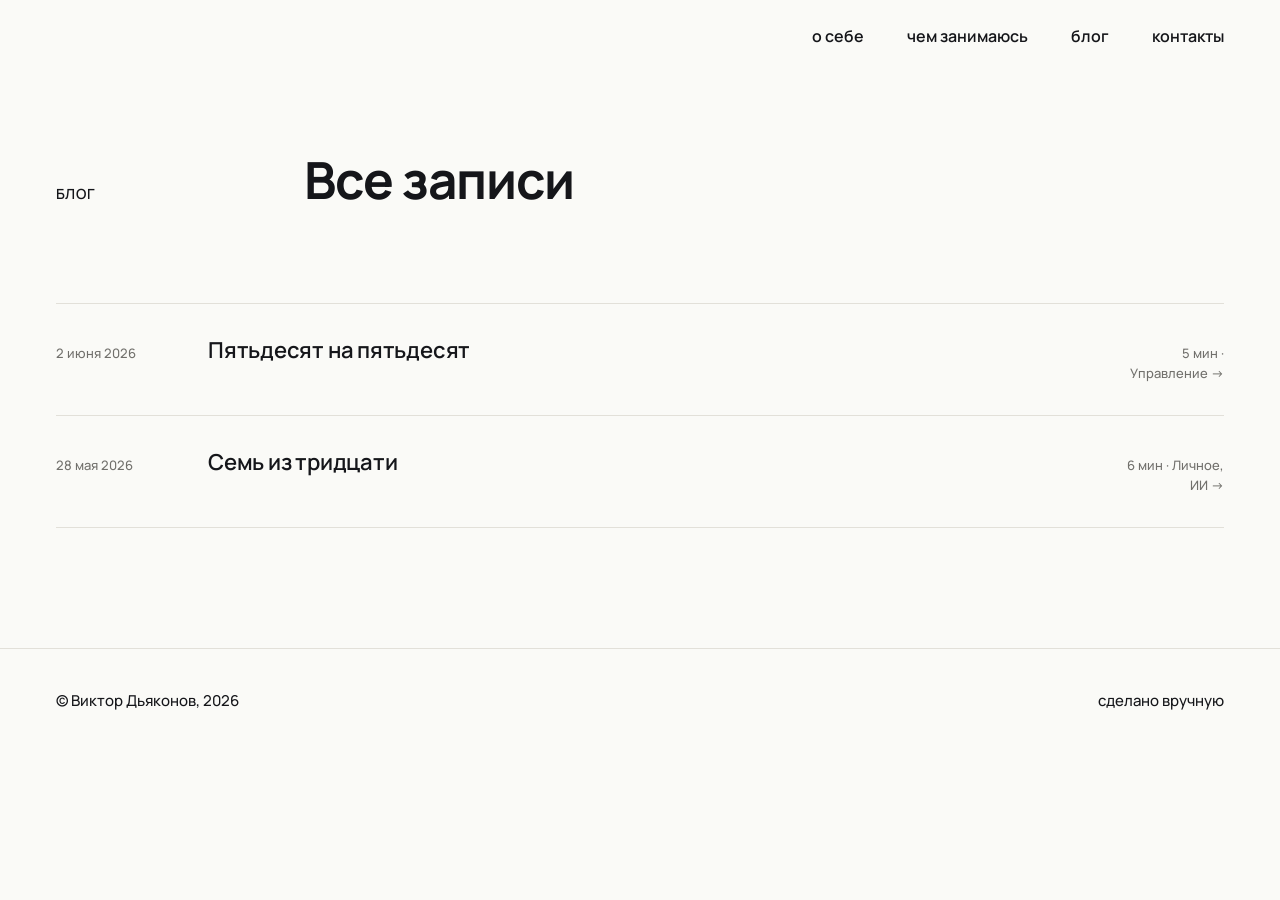
==== blog.html @ 1da9ce01 "Теги: маппинг slug→название, латиница в данных, правильный порядок Co-Authored-By: Claude Sonnet 4.6" ====
<!doctype html>
<html lang="ru">
<head>
  <meta charset="UTF-8">
  <meta name="viewport" content="width=device-width, initial-scale=1.0">
  <title>Блог — Виктор Дьяконов</title>

  <link rel="preconnect" href="https://fonts.googleapis.com">
  <link rel="preconnect" href="https://fonts.gstatic.com" crossorigin>
  <link href="https://fonts.googleapis.com/css2?family=Manrope:wght@400;500;600;700;800&display=swap" rel="stylesheet">

  <link rel="stylesheet" href="styles.css">
</head>
<body>

  <!-- ========== Nav ========== -->
  <header class="nav" id="nav">
    <div class="container">
      <nav class="nav-inner">
        <button class="nav-burger" id="nav-burger" aria-label="Меню">
          <span></span><span></span><span></span>
        </button>
        <div class="nav-links" id="nav-links">
          <a class="nav-link" href="index.html#about">о себе</a>
          <a class="nav-link" href="index.html#doing">чем занимаюсь</a>
          <a class="nav-link" href="blog.html">блог</a>
          <a class="nav-link" href="index.html#contacts">контакты</a>
        </div>
      </nav>
    </div>
  </header>

  <!-- ========== Блог ========== -->
  <main class="container">
    <section class="s" style="border-top: none; padding-top: 80px;">
      <div class="s-head">
        <div class="s-head-meta">
          <span class="label">блог</span>
        </div>
        <h2 class="h2">Все записи</h2>
      </div>
      <div class="blog-list" id="all-posts"></div>
    </section>
  </main>

  <!-- ========== Footer ========== -->
  <footer>
    <div class="container">
      <span>© Виктор Дьяконов, 2026</span>
      <span>сделано вручную</span>
    </div>
  </footer>

  <script src="posts-data.js"></script>
  <script>
    // Все записи из posts-data.js
    (function () {
      var months = ['января','февраля','марта','апреля','мая','июня','июля','августа','сентября','октября','ноября','декабря'];
      function fmtDate(iso) {
        var p = iso.split('-');
        return +p[2] + ' ' + months[+p[1] - 1] + ' ' + p[0];
      }
      var list = document.getElementById('all-posts');
      POSTS.forEach(function (post) {
        var a = document.createElement('a');
        a.className = 'blog-row';
        a.href = post.url;
        var tagStr = post.tags && post.tags.length ? ' · ' + post.tags.map(function(t) { return TAG_NAMES[t] || t; }).join(', ') : '';
        a.innerHTML =
          '<span class="blog-date">' + fmtDate(post.date) + '</span>' +
          '<span class="blog-title">' + post.title + '</span>' +
          '<span class="blog-meta">' + post.mins + ' мин' + tagStr + ' →</span>';
        list.appendChild(a);
      });
    }());

    const nav = document.getElementById('nav');
    window.addEventListener('scroll', function () {
      nav.classList.toggle('scrolled', window.scrollY > 8);
    }, { passive: true });

    const burger = document.getElementById('nav-burger');
    const navLinks = document.getElementById('nav-links');
    burger.addEventListener('click', function () {
      const open = navLinks.classList.toggle('open');
      burger.classList.toggle('open', open);
      document.body.style.overflow = open ? 'hidden' : '';
    });
    navLinks.querySelectorAll('.nav-link').forEach(function (link) {
      link.addEventListener('click', function () {
        navLinks.classList.remove('open');
        burger.classList.remove('open');
        document.body.style.overflow = '';
      });
    });
  </script>

</body>
</html>
---- styles.css ----
/* =========================================================
   Виктор Дьяконов — personal site
   Manrope. Anthracite accent. Strict minimalism.
   ========================================================= */

:root {
  --paper: #fafaf7;
  --ink: #15161a;
  --muted: #71706c;
  --hair: #e2e0d9;
  --ph: #ebe9e2;
  --accent: #2a2d34;
}

html, body {
  background: var(--paper);
  color: var(--ink);
  font-family: 'Manrope', -apple-system, BlinkMacSystemFont, "Helvetica Neue", Arial, sans-serif;
  font-weight: 400;
  font-size: 16px;
  line-height: 1.55;
  -webkit-font-smoothing: antialiased;
  -moz-osx-font-smoothing: grayscale;
  text-rendering: optimizeLegibility;
  margin: 0;
  scroll-behavior: smooth;
}

* { box-sizing: border-box; }
a { color: inherit; text-decoration: none; }

.container {
  max-width: 1440px;
  margin: 0 auto;
  padding: 0 56px;
}

/* ---------- Nav ---------- */

.nav {
  position: sticky;
  top: 0;
  z-index: 10;
  background: color-mix(in srgb, var(--paper) 92%, transparent);
  backdrop-filter: blur(8px);
  border-bottom: 1px solid transparent;
  transition: border-color .25s;
}

.nav-inner {
  display: flex;
  justify-content: flex-end;
  align-items: center;
  height: 72px;
}

.nav-link {
  font-size: 16px;
  font-weight: 600;
  color: var(--ink);
  padding: 8px 0;
  margin-left: 40px;
  transition: color .2s;
}

.nav-link:hover { color: var(--ink); }
.nav.scrolled { border-bottom-color: var(--hair); }

/* ---------- Type ---------- */

.label {
  font-size: 14px;
  font-weight: 600;
  letter-spacing: 0.08em;
  text-transform: uppercase;
  color: var(--ink);
}

.h2 {
  font-family: 'Manrope', sans-serif;
  font-weight: 700;
  font-size: clamp(40px, 4vw, 60px);
  line-height: 1.05;
  letter-spacing: -0.02em;
  margin: 0;
}

.lede {
  font-family: 'Manrope', sans-serif;
  font-weight: 400;
  font-size: 21px;
  line-height: 1.55;
  color: var(--ink);
  margin: 0;
  max-width: 520px;
  letter-spacing: -0.005em;
}

/* ---------- Hero typography ---------- */

.hero-name {
  font-family: 'Manrope', sans-serif;
  font-weight: 800;
  font-size: clamp(52px, 5.5vw, 80px);
  line-height: 1.0;
  letter-spacing: -0.03em;
  color: var(--ink);
  margin: 0 0 20px;
}

.hero-role {
  font-family: 'Manrope', sans-serif;
  font-weight: 500;
  font-size: 24px;
  line-height: 1.4;
  color: var(--ink);
  margin: 0 0 20px;
}

.hero-desc {
  font-family: 'Manrope', sans-serif;
  font-weight: 400;
  font-size: 20px;
  line-height: 1.6;
  color: var(--muted);
  margin: 0;
  max-width: 460px;
}

.body {
  font-size: 17px;
  line-height: 1.7;
  color: var(--ink);
}

.body-muted { color: var(--muted); }

.body p {
  margin: 0 0 1em;
  max-width: 640px;
}

/* ---------- Sections ---------- */

section.s {
  padding-block: 120px;
  border-top: 1px solid var(--hair);
}

.s-head {
  display: grid;
  grid-template-columns: 200px 1fr;
  gap: 48px;
  align-items: baseline;
  margin-bottom: 96px;
}

.s-head-meta {
  display: flex;
  flex-direction: column;
  gap: 6px;
}

.s-num {
  font-family: 'Manrope', sans-serif;
  font-weight: 700;
  font-size: 18px;
  color: var(--accent);
}

/* ---------- Icon links ---------- */

.contacts {
  display: flex;
  gap: 4px;
  flex-wrap: wrap;
}

.icon-link {
  display: inline-flex;
  align-items: center;
  justify-content: center;
  width: 44px;
  height: 44px;
  border-radius: 50%;
  color: var(--ink);
  transition: color .2s, background-color .2s;
}

.icon-link:hover {
  color: var(--accent);
  background: var(--ph);
}

.icon-link svg {
  width: 22px;
  height: 22px;
  stroke-width: 1.75;
}

/* ---------- Hero ---------- */

.hero {
  padding-block: 80px 120px;
  display: grid;
  grid-template-columns: 460px 1fr;
  gap: 112px;
  align-items: center;
}

.hero-photo {
  width: 460px;
  height: 560px;
  background: var(--ph);
  position: relative;
  overflow: hidden;
}

.hero-photo::after {
  content: 'ФОТО · 4:5';
  position: absolute;
  left: 50%;
  top: 50%;
  transform: translate(-50%, -50%);
  font-size: 11px;
  letter-spacing: 0.18em;
  color: var(--muted);
}

.hero-photo img {
  width: 100%;
  height: 100%;
  object-fit: cover;
  display: block;
}

/* ---------- About ---------- */

.about-body { max-width: 640px; }
.about-body p + p { margin-top: 1.2em; }

/* ---------- Doing ---------- */

.doing-list { border-top: 1px solid var(--hair); }

.doing-row {
  display: grid;
  grid-template-columns: 80px 240px 1fr 120px;
  gap: 32px;
  align-items: start;
  padding: 56px 0;
  border-bottom: 1px solid var(--hair);
  transition: padding-left .25s, color .2s;
  cursor: default;
}

.doing-row:hover { padding-left: 16px; }
.doing-row:hover .doing-arrow {
  color: var(--accent);
  transform: translateX(6px);
}

.doing-num {
  font-size: 14px;
  color: var(--muted);
  font-weight: 500;
}

.doing-title {
  font-size: 36px;
  font-weight: 700;
  line-height: 1.1;
  letter-spacing: -0.015em;
}

.doing-desc {
  font-size: 16px;
  color: var(--muted);
  line-height: 1.65;
  margin: 0;
}

.doing-arrow {
  text-align: right;
  color: var(--muted);
  font-size: 14px;
  text-decoration: none;
  transition: color .2s, transform .25s;
}

/* ---------- Blog ---------- */

.blog-list { border-top: 1px solid var(--hair); }

.blog-row {
  display: grid;
  grid-template-columns: 120px 1fr 100px;
  gap: 32px;
  align-items: baseline;
  padding: 32px 0;
  border-bottom: 1px solid var(--hair);
  transition: padding-left .25s;
  color: inherit;
}

.blog-row:hover { padding-left: 16px; }
.blog-row:hover .blog-title { color: var(--accent); }

.blog-date {
  font-size: 13px;
  color: var(--muted);
  font-weight: 500;
}

.blog-title {
  font-size: 22px;
  font-weight: 600;
  line-height: 1.3;
  letter-spacing: -0.01em;
  transition: color .2s;
}

.blog-meta {
  font-size: 13px;
  color: var(--muted);
  text-align: right;
  font-weight: 500;
}

.blog-more {
  margin-top: 48px;
  font-size: 14px;
  font-weight: 500;
  display: inline-block;
  color: var(--muted);
  border-bottom: 1px solid var(--hair);
  padding-bottom: 4px;
  transition: color .2s, border-color .2s;
}

.blog-more:hover {
  color: var(--accent);
  border-color: var(--accent);
}

/* ---------- Contacts section ---------- */

.contacts-section {
  padding-block: 120px 100px;
  border-top: 1px solid var(--hair);
}

.contacts-block {
  display: grid;
  grid-template-columns: 200px 1fr;
  gap: 48px;
  align-items: start;
}

/* ---------- Footer ---------- */

footer {
  border-top: 1px solid var(--hair);
  padding: 40px 0;
  font-size: 15px;
  font-weight: 500;
  color: var(--ink);
}

footer .container {
  display: flex;
  justify-content: space-between;
}

/* =========================================================
   Посты (posts/*.html)
   ========================================================= */

.post-wrap {
  max-width: 680px;
  margin: 0 auto;
  padding: 64px 0 120px;
}

.post-back {
  display: inline-block;
  font-size: 14px;
  font-weight: 500;
  color: var(--muted);
  border-bottom: 1px solid var(--hair);
  padding-bottom: 4px;
  margin-bottom: 56px;
  transition: color .2s, border-color .2s;
}

.post-back:hover {
  color: var(--accent);
  border-color: var(--accent);
}

.post-meta {
  font-size: 14px;
  color: var(--muted);
  font-weight: 500;
  margin: 0 0 16px;
}

.post-h1 {
  font-family: 'Manrope', sans-serif;
  font-weight: 800;
  font-size: clamp(26px, 3.5vw, 42px);
  line-height: 1.1;
  letter-spacing: -0.02em;
  color: var(--ink);
  margin: 0 0 64px;
}

.post-body {
  font-size: 18px;
  line-height: 1.75;
  color: var(--ink);
}

.post-body p {
  margin: 0 0 1.5em;
}

.post-body p.post-signature {
  font-style: italic;
  color: var(--muted);
  margin: 2em 0 0;
}

/* =========================================================
   Hamburger (скрыт на десктопе)
   ========================================================= */

.nav-burger {
  display: none;
  flex-direction: column;
  justify-content: center;
  gap: 5px;
  background: none;
  border: none;
  cursor: pointer;
  padding: 8px;
  margin-left: auto;
  z-index: 200;
}

.nav-burger span {
  display: block;
  width: 24px;
  height: 2px;
  background: var(--ink);
  border-radius: 2px;
  transition: transform .25s, opacity .2s;
}

.nav-burger.open span:nth-child(1) { transform: translateY(7px) rotate(45deg); }
.nav-burger.open span:nth-child(2) { opacity: 0; }
.nav-burger.open span:nth-child(3) { transform: translateY(-7px) rotate(-45deg); }

/* =========================================================
   Mobile (≤ 640px)
   ========================================================= */

@media (max-width: 640px) {

  /* --- Контейнер --- */
  .container { padding: 0 20px; }

  /* --- Nav --- */
  .nav-burger { display: flex; }

  .nav-links {
    display: none;
    position: fixed;
    inset: 0;
    background: var(--paper);
    flex-direction: column;
    align-items: center;
    justify-content: center;
    gap: 36px;
    z-index: 100;
  }

  .nav-links.open { display: flex; }

  .nav-links .nav-link {
    font-size: 26px;
    font-weight: 700;
    margin-left: 0;
    color: var(--ink);
  }

  /* --- Hero --- */
  .hero {
    grid-template-columns: 1fr;
    gap: 28px;
    padding-block: 24px 64px;
  }

  .hero-photo {
    width: 100%;
    height: 240px;
  }

  .hero-name { font-size: 40px; }
  .hero-role { font-size: 18px; }
  .hero-desc { font-size: 16px; }

  /* --- Секции --- */
  section.s { padding-block: 80px; }

  .h2 { font-size: 30px; }
  .body { font-size: 15px; }

  .s-head {
    grid-template-columns: 1fr;
    gap: 12px;
    margin-bottom: 48px;
  }

  /* --- Doing --- */
  .doing-row {
    grid-template-columns: 40px 1fr;
    gap: 16px;
    padding: 32px 0;
  }

  .doing-title { grid-column: 2; font-size: 26px; }
  .doing-desc  { grid-column: 2; }
  .doing-arrow { display: none; }

  /* --- Blog --- */
  .blog-row {
    grid-template-columns: 1fr auto;
    gap: 16px;
  }

  .blog-date { display: none; }
  .blog-title { font-size: 18px; }

  /* --- Контакты --- */
  .contacts-section { padding-block: 80px 60px; }

  .contacts-block {
    grid-template-columns: 1fr;
    gap: 24px;
  }

  /* --- Footer --- */
  footer .container {
    flex-direction: column;
    gap: 8px;
  }

  /* --- Посты --- */
  .post-wrap { padding: 40px 0 80px; }
  .post-h1 { font-size: 22px; margin-bottom: 40px; }
  .post-body { font-size: 16px; }
}
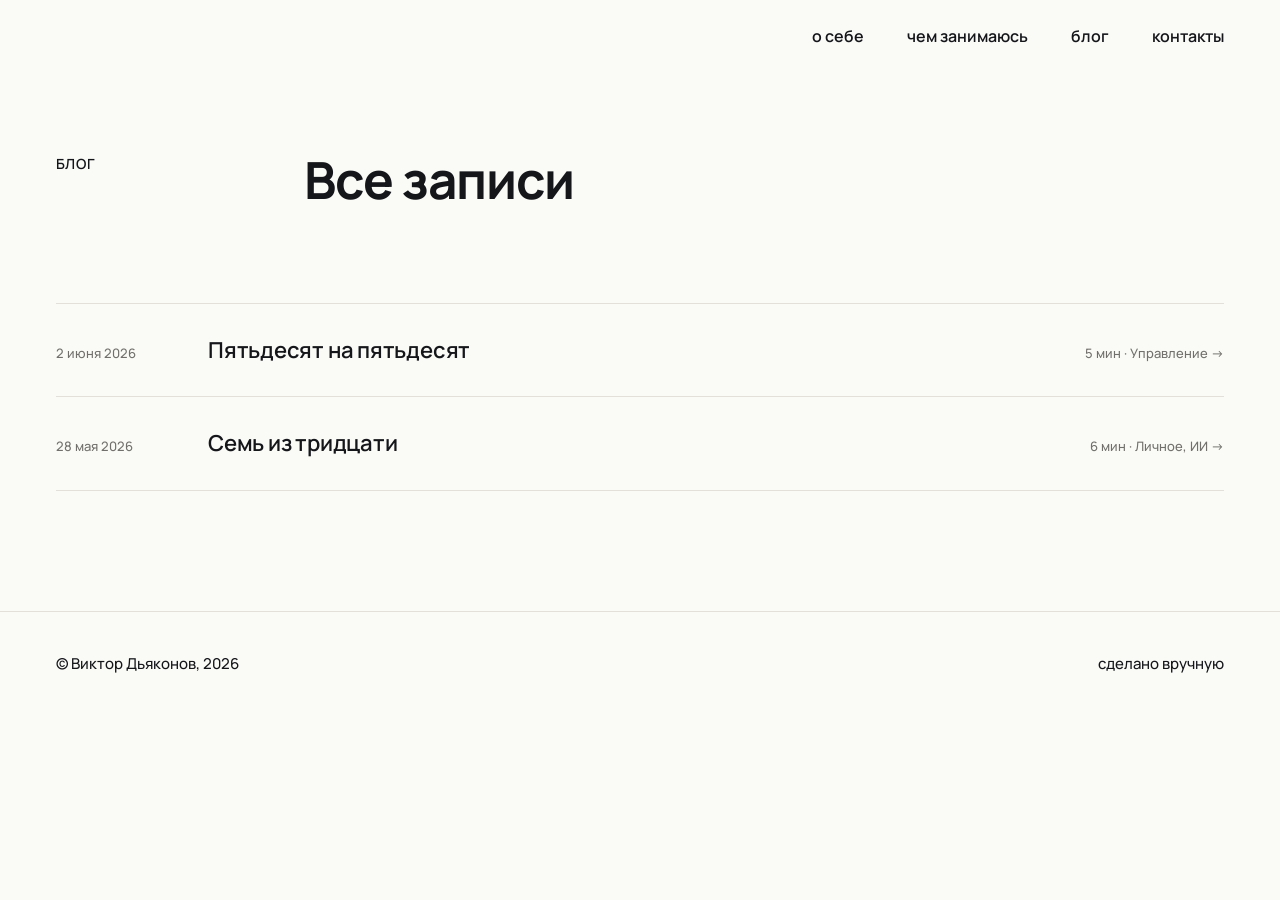
==== commit 7b8b9140: "Теги: кликабельность и фильтрация blog.html по тегу Co-Authored-By: Claude Sonnet 4.6 <noreply@anthr" ====
--- a/blog.html
+++ b/blog.html
@@ -33,11 +33,17 @@
   <!-- ========== Блог ========== -->
   <main class="container">
     <section class="s" style="border-top: none; padding-top: 80px;">
-      <div class="s-head">
+      <div class="s-head" style="align-items: start;">
         <div class="s-head-meta">
           <span class="label">блог</span>
         </div>
-        <h2 class="h2">Все записи</h2>
+        <div>
+          <h2 class="h2">Все записи</h2>
+          <div class="blog-filter-info" id="blog-filter-info" style="display: none;">
+            <span class="blog-filter-label" id="blog-filter-name"></span>
+            <a class="blog-filter-clear" href="blog.html">все записи →</a>
+          </div>
+        </div>
       </div>
       <div class="blog-list" id="all-posts"></div>
     </section>
@@ -60,17 +66,38 @@
         var p = iso.split('-');
         return +p[2] + ' ' + months[+p[1] - 1] + ' ' + p[0];
       }
+
+      var params = new URLSearchParams(location.search);
+      var activeTag = params.get('tag');
+      if (activeTag && !TAG_NAMES[activeTag]) activeTag = null;
+
+      if (activeTag) {
+        document.getElementById('blog-filter-name').textContent = TAG_NAMES[activeTag];
+        document.getElementById('blog-filter-info').style.display = 'flex';
+      }
+
+      var posts = activeTag
+        ? POSTS.filter(function (p) { return p.tags && p.tags.indexOf(activeTag) !== -1; })
+        : POSTS;
+
       var list = document.getElementById('all-posts');
-      POSTS.forEach(function (post) {
-        var a = document.createElement('a');
-        a.className = 'blog-row';
-        a.href = post.url;
-        var tagStr = post.tags && post.tags.length ? ' · ' + post.tags.map(function(t) { return TAG_NAMES[t] || t; }).join(', ') : '';
-        a.innerHTML =
+      posts.forEach(function (post) {
+        var row = document.createElement('div');
+        row.className = 'blog-row';
+        row.addEventListener('click', function (e) {
+          if (!e.target.closest('a')) location.href = post.url;
+        });
+        var tagHtml = '';
+        if (post.tags && post.tags.length) {
+          tagHtml = ' · ' + post.tags.map(function (t) {
+            return '<a class="blog-tag" href="blog.html?tag=' + t + '">' + (TAG_NAMES[t] || t) + '</a>';
+          }).join(', ');
+        }
+        row.innerHTML =
           '<span class="blog-date">' + fmtDate(post.date) + '</span>' +
           '<span class="blog-title">' + post.title + '</span>' +
-          '<span class="blog-meta">' + post.mins + ' мин' + tagStr + ' →</span>';
-        list.appendChild(a);
+          '<span class="blog-meta">' + post.mins + ' мин' + tagHtml + ' →</span>';
+        list.appendChild(row);
       });
     }());
 
--- a/styles.css
+++ b/styles.css
@@ -294,13 +294,14 @@
 
 .blog-row {
   display: grid;
-  grid-template-columns: 120px 1fr 100px;
+  grid-template-columns: 120px 1fr auto;
   gap: 32px;
   align-items: baseline;
   padding: 32px 0;
   border-bottom: 1px solid var(--hair);
   transition: padding-left .25s;
   color: inherit;
+  cursor: pointer;
 }
 
 .blog-row:hover { padding-left: 16px; }
@@ -325,6 +326,45 @@
   color: var(--muted);
   text-align: right;
   font-weight: 500;
+}
+
+.blog-tag {
+  color: var(--muted);
+  font-weight: 500;
+  text-decoration: none;
+  transition: color .2s;
+}
+
+.blog-tag:hover {
+  color: var(--accent);
+  text-decoration: underline;
+}
+
+.blog-filter-info {
+  display: flex;
+  align-items: baseline;
+  gap: 20px;
+  margin-top: 16px;
+}
+
+.blog-filter-label {
+  font-size: 22px;
+  font-weight: 600;
+  color: var(--muted);
+}
+
+.blog-filter-clear {
+  font-size: 14px;
+  font-weight: 500;
+  color: var(--muted);
+  border-bottom: 1px solid var(--hair);
+  padding-bottom: 4px;
+  transition: color .2s, border-color .2s;
+}
+
+.blog-filter-clear:hover {
+  color: var(--accent);
+  border-color: var(--accent);
 }
 
 .blog-more {
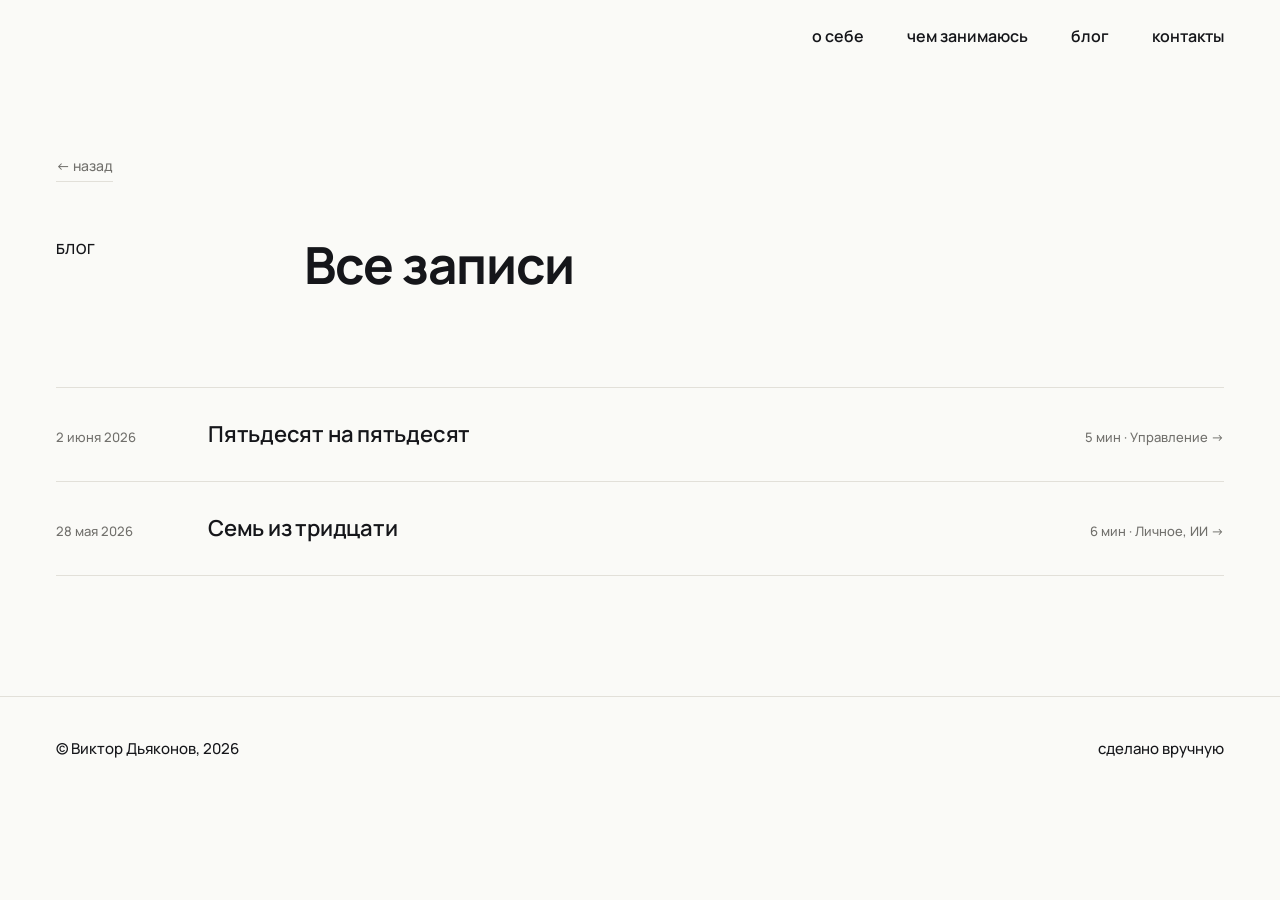
==== commit 90805243: "fix tag filtering and add back navigation on blog page" ====
--- a/blog.html
+++ b/blog.html
@@ -33,6 +33,7 @@
   <!-- ========== Блог ========== -->
   <main class="container">
     <section class="s" style="border-top: none; padding-top: 80px;">
+      <a class="post-back" href="index.html">← назад</a>
       <div class="s-head" style="align-items: start;">
         <div class="s-head-meta">
           <span class="label">блог</span>
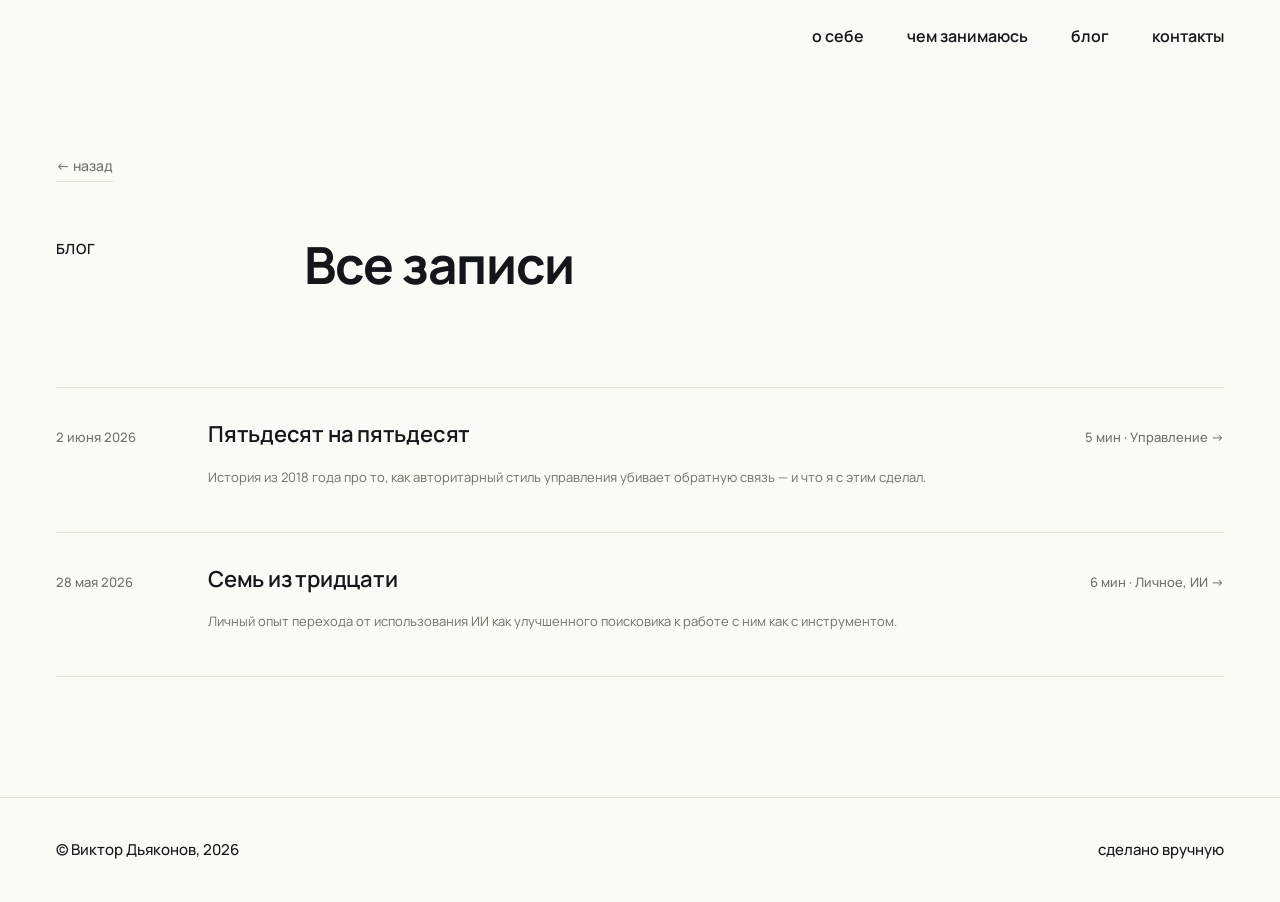
==== commit 7b10d91d: "Блог: аннотации постов на blog.html Co-Authored-By: Claude Sonnet 4.6 <noreply@anthropic.com>" ====
--- a/blog.html
+++ b/blog.html
@@ -94,9 +94,12 @@
             return '<a class="blog-tag" href="blog.html?tag=' + t + '">' + (TAG_NAMES[t] || t) + '</a>';
           }).join(', ');
         }
+        var annotationHtml = post.annotation
+          ? '<p class="blog-annotation">' + post.annotation + '</p>'
+          : '';
         row.innerHTML =
           '<span class="blog-date">' + fmtDate(post.date) + '</span>' +
-          '<span class="blog-title">' + post.title + '</span>' +
+          '<div class="blog-center"><span class="blog-title">' + post.title + '</span>' + annotationHtml + '</div>' +
           '<span class="blog-meta">' + post.mins + ' мин' + tagHtml + ' →</span>';
         list.appendChild(row);
       });
--- a/styles.css
+++ b/styles.css
@@ -326,6 +326,19 @@
   color: var(--muted);
   text-align: right;
   font-weight: 500;
+}
+
+.blog-center {
+  display: flex;
+  flex-direction: column;
+  gap: 6px;
+}
+
+.blog-annotation {
+  font-size: 13px;
+  color: var(--muted);
+  font-weight: 400;
+  line-height: 1.45;
 }
 
 .blog-tag {
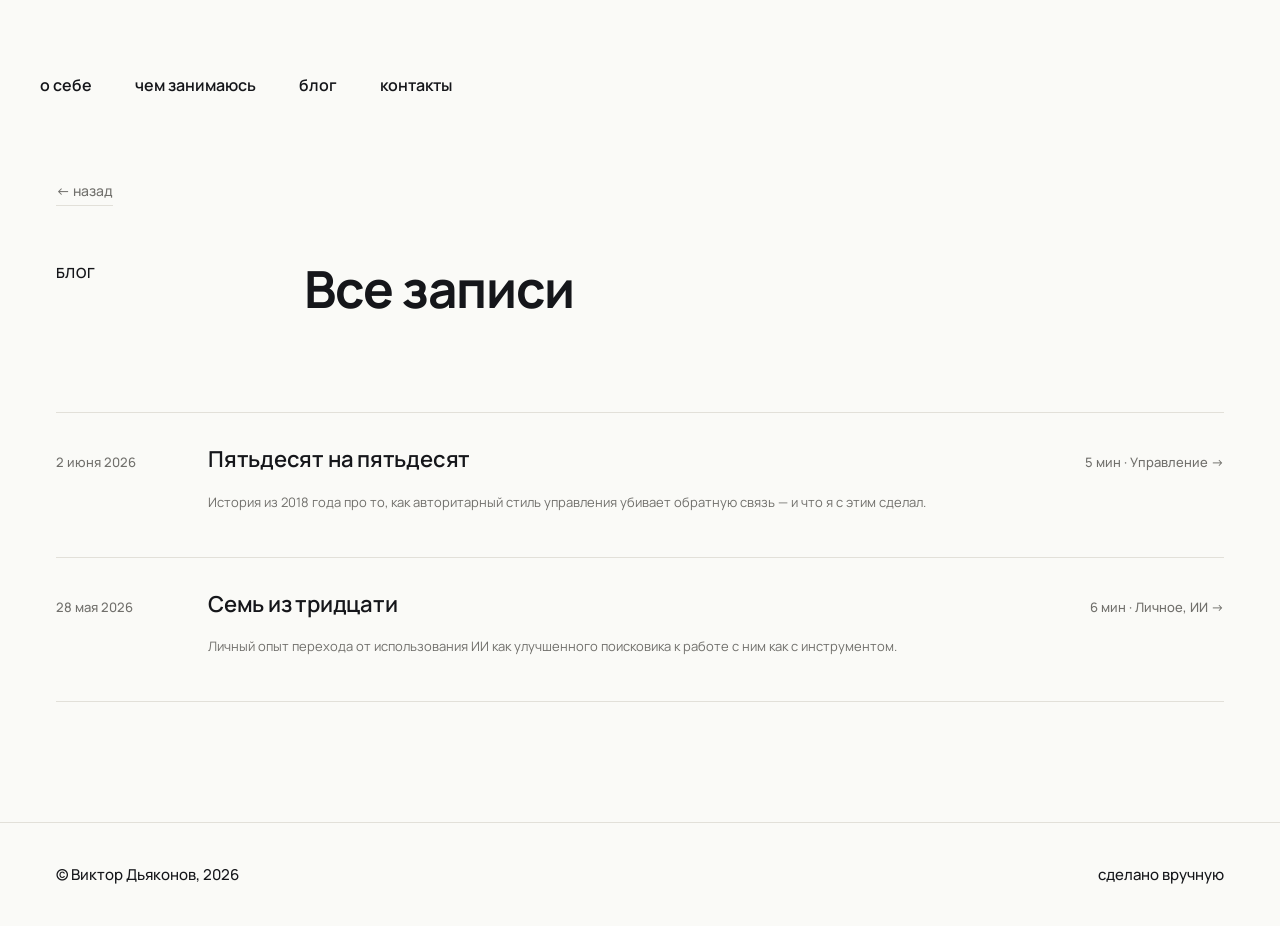
==== commit 310794e2: "Мобильное меню: вынести nav-links из sticky header position:fixed внутри position:sticky не покрывал" ====
--- a/blog.html
+++ b/blog.html
@@ -20,15 +20,15 @@
         <button class="nav-burger" id="nav-burger" aria-label="Меню">
           <span></span><span></span><span></span>
         </button>
-        <div class="nav-links" id="nav-links">
-          <a class="nav-link" href="index.html#about">о себе</a>
-          <a class="nav-link" href="index.html#doing">чем занимаюсь</a>
-          <a class="nav-link" href="blog.html">блог</a>
-          <a class="nav-link" href="index.html#contacts">контакты</a>
-        </div>
       </nav>
     </div>
   </header>
+  <div class="nav-links" id="nav-links">
+    <a class="nav-link" href="index.html#about">о себе</a>
+    <a class="nav-link" href="index.html#doing">чем занимаюсь</a>
+    <a class="nav-link" href="blog.html">блог</a>
+    <a class="nav-link" href="index.html#contacts">контакты</a>
+  </div>
 
   <!-- ========== Блог ========== -->
   <main class="container">
--- a/styles.css
+++ b/styles.css
@@ -216,16 +216,6 @@
   overflow: hidden;
 }
 
-.hero-photo::after {
-  content: 'ФОТО · 4:5';
-  position: absolute;
-  left: 50%;
-  top: 50%;
-  transform: translate(-50%, -50%);
-  font-size: 11px;
-  letter-spacing: 0.18em;
-  color: var(--muted);
-}
 
 .hero-photo img {
   width: 100%;
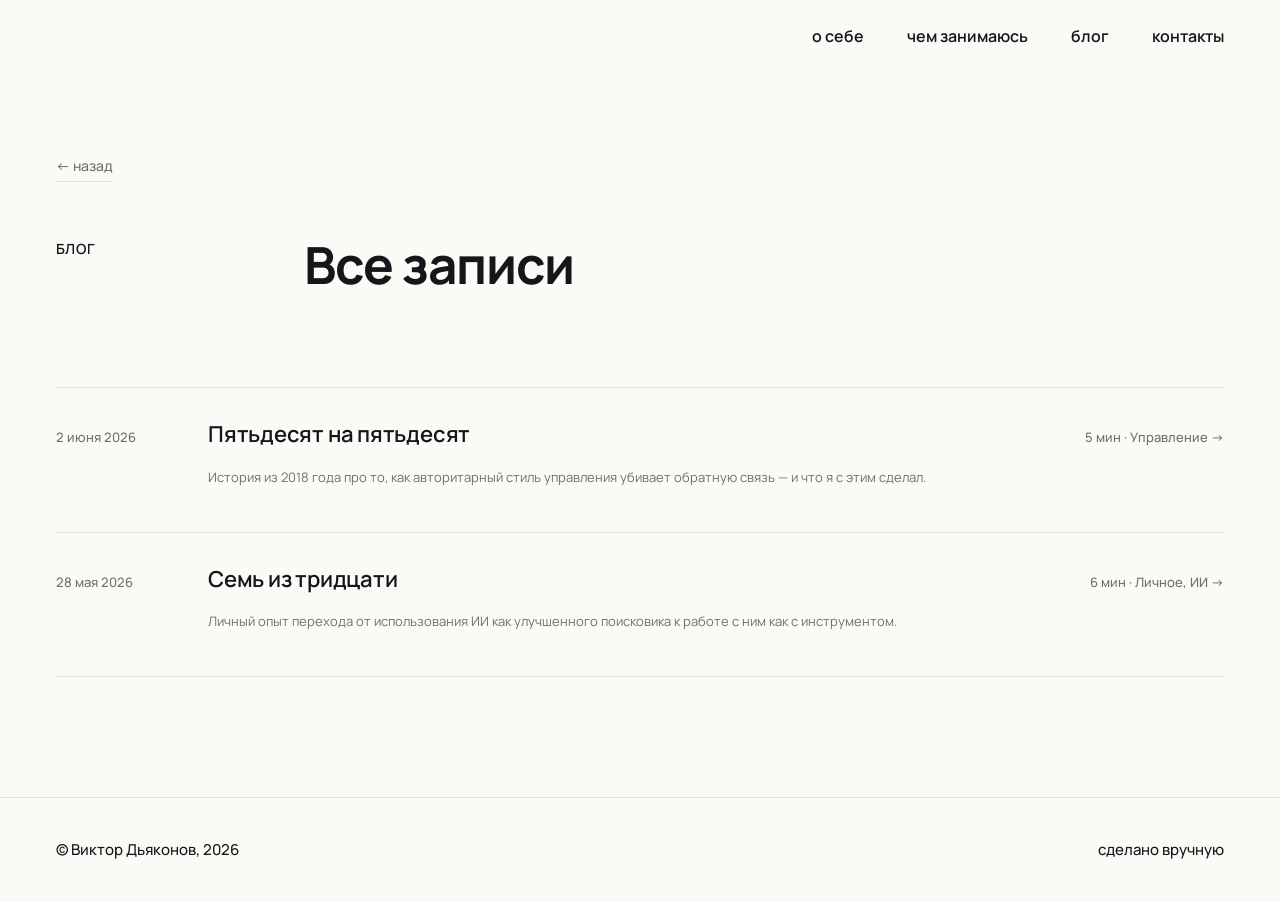
==== commit f4c74d1e: "Мобильное меню: убрать backdrop-filter, вернуть nav-links в header backdrop-filter на .nav создаёт с" ====
--- a/blog.html
+++ b/blog.html
@@ -20,15 +20,15 @@
         <button class="nav-burger" id="nav-burger" aria-label="Меню">
           <span></span><span></span><span></span>
         </button>
+        <div class="nav-links" id="nav-links">
+          <a class="nav-link" href="index.html#about">о себе</a>
+          <a class="nav-link" href="index.html#doing">чем занимаюсь</a>
+          <a class="nav-link" href="blog.html">блог</a>
+          <a class="nav-link" href="index.html#contacts">контакты</a>
+        </div>
       </nav>
     </div>
   </header>
-  <div class="nav-links" id="nav-links">
-    <a class="nav-link" href="index.html#about">о себе</a>
-    <a class="nav-link" href="index.html#doing">чем занимаюсь</a>
-    <a class="nav-link" href="blog.html">блог</a>
-    <a class="nav-link" href="index.html#contacts">контакты</a>
-  </div>
 
   <!-- ========== Блог ========== -->
   <main class="container">
--- a/styles.css
+++ b/styles.css
@@ -41,8 +41,7 @@
   position: sticky;
   top: 0;
   z-index: 10;
-  background: color-mix(in srgb, var(--paper) 92%, transparent);
-  backdrop-filter: blur(8px);
+  background: var(--paper);
   border-bottom: 1px solid transparent;
   transition: border-color .25s;
 }
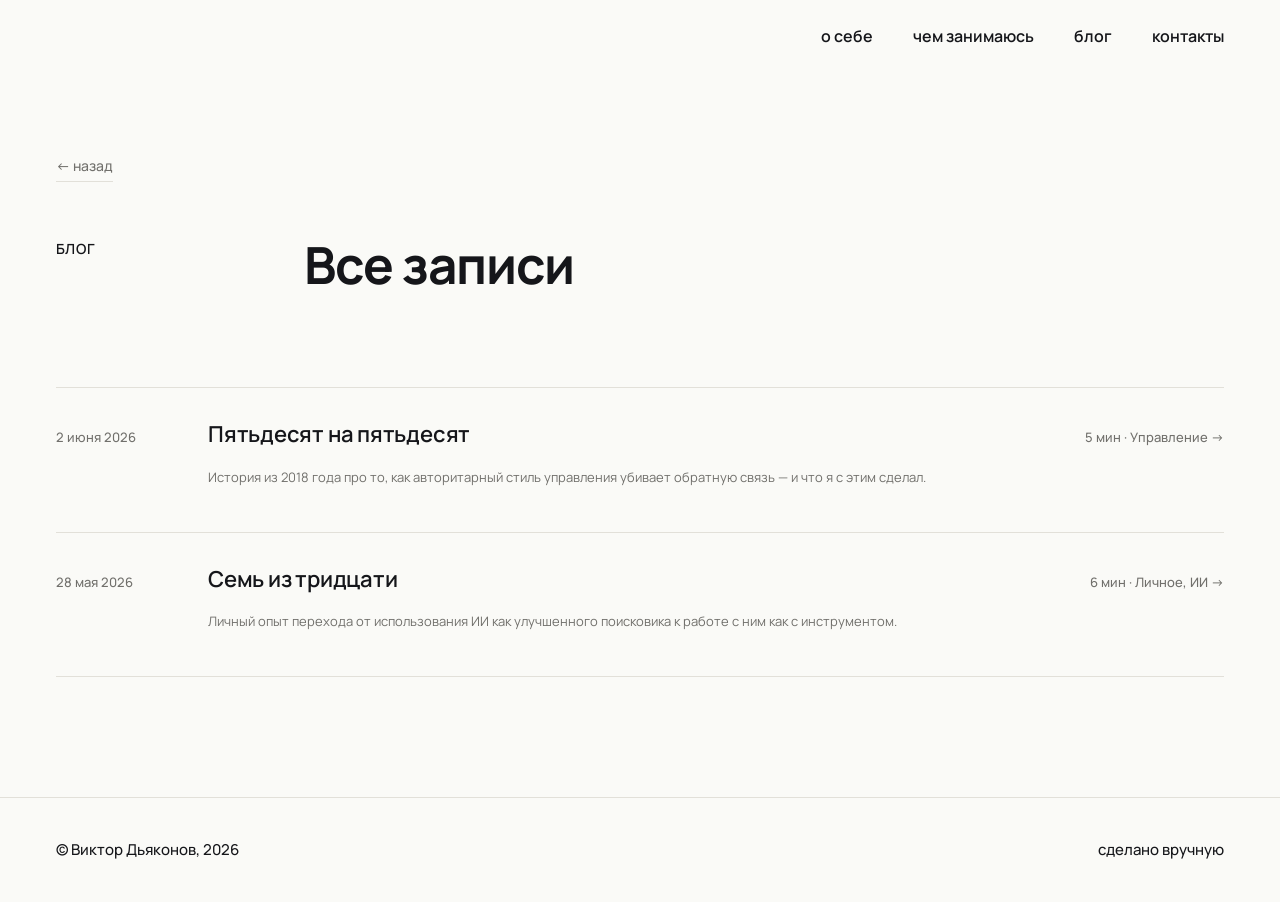
==== commit d5a24e82: "Мобильное меню: вынести nav-links из header + CSS для десктопа iOS Safari ограничивает position:fixe" ====
--- a/blog.html
+++ b/blog.html
@@ -20,15 +20,15 @@
         <button class="nav-burger" id="nav-burger" aria-label="Меню">
           <span></span><span></span><span></span>
         </button>
-        <div class="nav-links" id="nav-links">
-          <a class="nav-link" href="index.html#about">о себе</a>
-          <a class="nav-link" href="index.html#doing">чем занимаюсь</a>
-          <a class="nav-link" href="blog.html">блог</a>
-          <a class="nav-link" href="index.html#contacts">контакты</a>
-        </div>
       </nav>
     </div>
   </header>
+  <div class="nav-links" id="nav-links">
+    <a class="nav-link" href="index.html#about">о себе</a>
+    <a class="nav-link" href="index.html#doing">чем занимаюсь</a>
+    <a class="nav-link" href="blog.html">блог</a>
+    <a class="nav-link" href="index.html#contacts">контакты</a>
+  </div>
 
   <!-- ========== Блог ========== -->
   <main class="container">
--- a/styles.css
+++ b/styles.css
@@ -504,6 +504,22 @@
 .nav-burger.open span:nth-child(3) { transform: translateY(-7px) rotate(-45deg); }
 
 /* =========================================================
+   Desktop nav-links (живёт вне header, позиционируется fixed)
+   ========================================================= */
+
+@media (min-width: 641px) {
+  .nav-links {
+    display: flex;
+    align-items: center;
+    position: fixed;
+    top: 0;
+    right: 56px;
+    height: 72px;
+    z-index: 11;
+  }
+}
+
+/* =========================================================
    Mobile (≤ 640px)
    ========================================================= */
 
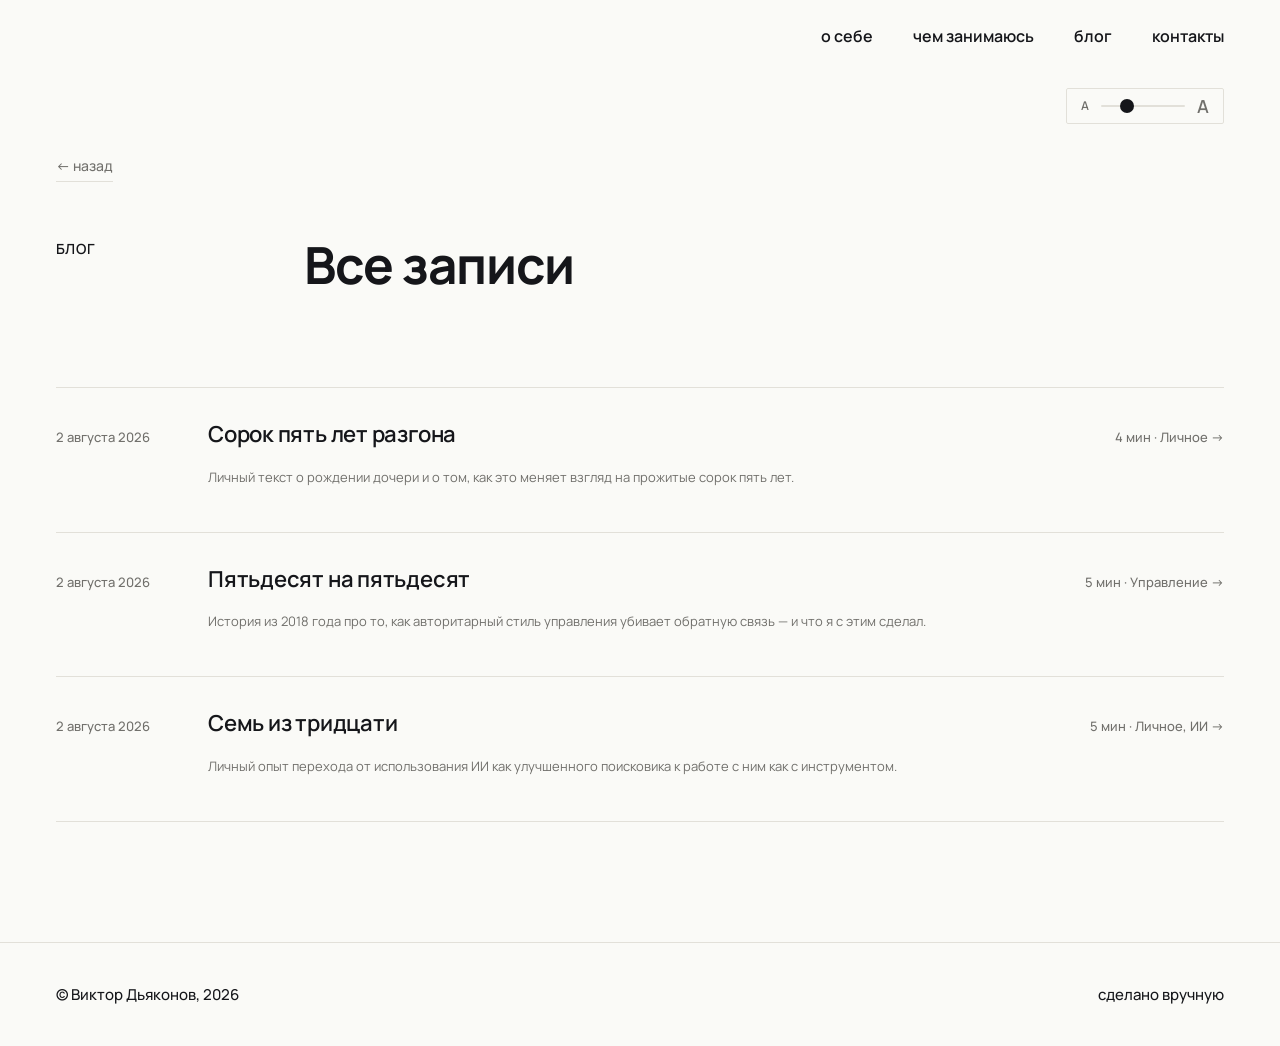
==== commit c05011fa: "Ползунок: добавлен плавающий регулятор размера текста Co-Authored-By: Claude Sonnet 5 <noreply@anthr" ====
--- a/blog.html
+++ b/blog.html
@@ -3,6 +3,7 @@
 <head>
   <meta charset="UTF-8">
   <meta name="viewport" content="width=device-width, initial-scale=1.0">
+  <script src="font-size-widget.js"></script>
   <title>Блог — Виктор Дьяконов</title>
 
   <link rel="preconnect" href="https://fonts.googleapis.com">
--- a/styles.css
+++ b/styles.css
@@ -54,7 +54,7 @@
 }
 
 .nav-link {
-  font-size: 16px;
+  font-size: 1rem;
   font-weight: 600;
   color: var(--ink);
   padding: 8px 0;
@@ -68,7 +68,7 @@
 /* ---------- Type ---------- */
 
 .label {
-  font-size: 14px;
+  font-size: 0.875rem;
   font-weight: 600;
   letter-spacing: 0.08em;
   text-transform: uppercase;
@@ -78,7 +78,7 @@
 .h2 {
   font-family: 'Manrope', sans-serif;
   font-weight: 700;
-  font-size: clamp(40px, 4vw, 60px);
+  font-size: clamp(2.5rem, 4vw, 3.75rem);
   line-height: 1.05;
   letter-spacing: -0.02em;
   margin: 0;
@@ -87,11 +87,11 @@
 .lede {
   font-family: 'Manrope', sans-serif;
   font-weight: 400;
-  font-size: 21px;
+  font-size: 1.3125rem;
   line-height: 1.55;
   color: var(--ink);
   margin: 0;
-  max-width: 520px;
+  max-width: 32.5rem;
   letter-spacing: -0.005em;
 }
 
@@ -100,7 +100,7 @@
 .hero-name {
   font-family: 'Manrope', sans-serif;
   font-weight: 800;
-  font-size: clamp(52px, 5.5vw, 80px);
+  font-size: clamp(3.25rem, 5.5vw, 5rem);
   line-height: 1.0;
   letter-spacing: -0.03em;
   color: var(--ink);
@@ -110,7 +110,7 @@
 .hero-role {
   font-family: 'Manrope', sans-serif;
   font-weight: 500;
-  font-size: 24px;
+  font-size: 1.5rem;
   line-height: 1.4;
   color: var(--ink);
   margin: 0 0 20px;
@@ -119,15 +119,15 @@
 .hero-desc {
   font-family: 'Manrope', sans-serif;
   font-weight: 400;
-  font-size: 20px;
+  font-size: 1.25rem;
   line-height: 1.6;
   color: var(--muted);
   margin: 0;
-  max-width: 460px;
+  max-width: 28.75rem;
 }
 
 .body {
-  font-size: 17px;
+  font-size: 1.0625rem;
   line-height: 1.7;
   color: var(--ink);
 }
@@ -136,7 +136,7 @@
 
 .body p {
   margin: 0 0 1em;
-  max-width: 640px;
+  max-width: 40rem;
 }
 
 /* ---------- Sections ---------- */
@@ -148,7 +148,7 @@
 
 .s-head {
   display: grid;
-  grid-template-columns: 200px 1fr;
+  grid-template-columns: minmax(200px, max-content) 1fr;
   gap: 48px;
   align-items: baseline;
   margin-bottom: 96px;
@@ -163,7 +163,7 @@
 .s-num {
   font-family: 'Manrope', sans-serif;
   font-weight: 700;
-  font-size: 18px;
+  font-size: 1.125rem;
   color: var(--accent);
 }
 
@@ -225,7 +225,7 @@
 
 /* ---------- About ---------- */
 
-.about-body { max-width: 640px; }
+.about-body { max-width: 40rem; }
 .about-body p + p { margin-top: 1.2em; }
 
 /* ---------- Doing ---------- */
@@ -234,7 +234,7 @@
 
 .doing-row {
   display: grid;
-  grid-template-columns: 80px 240px 1fr 120px;
+  grid-template-columns: minmax(80px, max-content) minmax(240px, max-content) 1fr minmax(120px, max-content);
   gap: 32px;
   align-items: start;
   padding: 56px 0;
@@ -250,20 +250,20 @@
 }
 
 .doing-num {
-  font-size: 14px;
+  font-size: 0.875rem;
   color: var(--muted);
   font-weight: 500;
 }
 
 .doing-title {
-  font-size: 36px;
+  font-size: 2.25rem;
   font-weight: 700;
   line-height: 1.1;
   letter-spacing: -0.015em;
 }
 
 .doing-desc {
-  font-size: 16px;
+  font-size: 1rem;
   color: var(--muted);
   line-height: 1.65;
   margin: 0;
@@ -272,7 +272,7 @@
 .doing-arrow {
   text-align: right;
   color: var(--muted);
-  font-size: 14px;
+  font-size: 0.875rem;
   text-decoration: none;
   transition: color .2s, transform .25s;
 }
@@ -283,7 +283,7 @@
 
 .blog-row {
   display: grid;
-  grid-template-columns: 120px 1fr auto;
+  grid-template-columns: minmax(120px, max-content) 1fr auto;
   gap: 32px;
   align-items: baseline;
   padding: 32px 0;
@@ -297,13 +297,13 @@
 .blog-row:hover .blog-title { color: var(--accent); }
 
 .blog-date {
-  font-size: 13px;
+  font-size: 0.8125rem;
   color: var(--muted);
   font-weight: 500;
 }
 
 .blog-title {
-  font-size: 22px;
+  font-size: 1.375rem;
   font-weight: 600;
   line-height: 1.3;
   letter-spacing: -0.01em;
@@ -311,7 +311,7 @@
 }
 
 .blog-meta {
-  font-size: 13px;
+  font-size: 0.8125rem;
   color: var(--muted);
   text-align: right;
   font-weight: 500;
@@ -324,7 +324,7 @@
 }
 
 .blog-annotation {
-  font-size: 13px;
+  font-size: 0.8125rem;
   color: var(--muted);
   font-weight: 400;
   line-height: 1.45;
@@ -350,13 +350,13 @@
 }
 
 .blog-filter-label {
-  font-size: 22px;
+  font-size: 1.375rem;
   font-weight: 600;
   color: var(--muted);
 }
 
 .blog-filter-clear {
-  font-size: 14px;
+  font-size: 0.875rem;
   font-weight: 500;
   color: var(--muted);
   border-bottom: 1px solid var(--hair);
@@ -371,7 +371,7 @@
 
 .blog-more {
   margin-top: 48px;
-  font-size: 14px;
+  font-size: 0.875rem;
   font-weight: 500;
   display: inline-block;
   color: var(--muted);
@@ -394,7 +394,7 @@
 
 .contacts-block {
   display: grid;
-  grid-template-columns: 200px 1fr;
+  grid-template-columns: minmax(200px, max-content) 1fr;
   gap: 48px;
   align-items: start;
 }
@@ -404,7 +404,7 @@
 footer {
   border-top: 1px solid var(--hair);
   padding: 40px 0;
-  font-size: 15px;
+  font-size: 0.9375rem;
   font-weight: 500;
   color: var(--ink);
 }
@@ -419,14 +419,14 @@
    ========================================================= */
 
 .post-wrap {
-  max-width: 680px;
+  max-width: 42.5rem;
   margin: 0 auto;
   padding: 64px 0 120px;
 }
 
 .post-back {
   display: inline-block;
-  font-size: 14px;
+  font-size: 0.875rem;
   font-weight: 500;
   color: var(--muted);
   border-bottom: 1px solid var(--hair);
@@ -441,7 +441,7 @@
 }
 
 .post-meta {
-  font-size: 14px;
+  font-size: 0.875rem;
   color: var(--muted);
   font-weight: 500;
   margin: 0 0 16px;
@@ -450,7 +450,7 @@
 .post-h1 {
   font-family: 'Manrope', sans-serif;
   font-weight: 800;
-  font-size: clamp(26px, 3.5vw, 42px);
+  font-size: clamp(1.625rem, 3.5vw, 2.625rem);
   line-height: 1.1;
   letter-spacing: -0.02em;
   color: var(--ink);
@@ -458,7 +458,7 @@
 }
 
 .post-body {
-  font-size: 18px;
+  font-size: 1.125rem;
   line-height: 1.75;
   color: var(--ink);
 }
@@ -471,6 +471,16 @@
   font-style: italic;
   color: var(--muted);
   margin: 2em 0 0;
+}
+
+.post-img {
+  margin: 2.5em 0;
+}
+
+.post-img img {
+  width: 100%;
+  height: auto;
+  display: block;
 }
 
 /* =========================================================
@@ -504,6 +514,89 @@
 .nav-burger.open span:nth-child(3) { transform: translateY(-7px) rotate(-45deg); }
 
 /* =========================================================
+   Font-size widget
+   ========================================================= */
+
+#font-size-widget {
+  position: fixed;
+  top: 88px;
+  right: 56px;
+  z-index: 11;
+  display: flex;
+  align-items: center;
+  gap: 10px;
+  padding: 8px 14px;
+  background: var(--paper);
+  border: 1px solid var(--hair);
+  border-radius: 2px;
+  transition: border-color .2s;
+}
+
+#font-size-widget:hover,
+#font-size-widget:focus-within {
+  border-color: var(--accent);
+}
+
+.font-size-icon {
+  font-family: 'Manrope', sans-serif;
+  font-weight: 600;
+  color: var(--muted);
+  line-height: 1;
+  user-select: none;
+}
+
+.font-size-icon--sm { font-size: 0.75rem; }
+.font-size-icon--lg { font-size: 1.125rem; }
+
+#font-size-slider {
+  -webkit-appearance: none;
+  appearance: none;
+  width: 84px;
+  height: 2px;
+  background: var(--hair);
+  border-radius: 2px;
+  outline: none;
+  cursor: pointer;
+}
+
+#font-size-slider::-webkit-slider-thumb {
+  -webkit-appearance: none;
+  width: 14px;
+  height: 14px;
+  border-radius: 50%;
+  background: var(--ink);
+  border: none;
+  cursor: pointer;
+  transition: background-color .2s;
+}
+#font-size-slider::-webkit-slider-thumb:hover { background: var(--accent); }
+
+#font-size-slider::-moz-range-track {
+  height: 2px;
+  background: var(--hair);
+  border-radius: 2px;
+}
+#font-size-slider::-moz-range-thumb {
+  width: 14px;
+  height: 14px;
+  border-radius: 50%;
+  background: var(--ink);
+  border: none;
+  cursor: pointer;
+  transition: background-color .2s;
+}
+#font-size-slider::-moz-range-thumb:hover { background: var(--accent); }
+
+#font-size-slider:focus-visible::-webkit-slider-thumb {
+  outline: 2px solid var(--accent);
+  outline-offset: 2px;
+}
+#font-size-slider:focus-visible::-moz-range-thumb {
+  outline: 2px solid var(--accent);
+  outline-offset: 2px;
+}
+
+/* =========================================================
    Desktop nav-links (живёт вне header, позиционируется fixed)
    ========================================================= */
 
@@ -546,7 +639,7 @@
   .nav-links.open { display: flex; }
 
   .nav-links .nav-link {
-    font-size: 26px;
+    font-size: 1.625rem;
     font-weight: 700;
     margin-left: 0;
     color: var(--ink);
@@ -564,15 +657,15 @@
     height: 240px;
   }
 
-  .hero-name { font-size: 40px; }
-  .hero-role { font-size: 18px; }
-  .hero-desc { font-size: 16px; }
+  .hero-name { font-size: 2.5rem; }
+  .hero-role { font-size: 1.125rem; }
+  .hero-desc { font-size: 1rem; }
 
   /* --- Секции --- */
   section.s { padding-block: 80px; }
 
-  .h2 { font-size: 30px; }
-  .body { font-size: 15px; }
+  .h2 { font-size: 1.875rem; }
+  .body { font-size: 0.9375rem; }
 
   .s-head {
     grid-template-columns: 1fr;
@@ -582,12 +675,12 @@
 
   /* --- Doing --- */
   .doing-row {
-    grid-template-columns: 40px 1fr;
+    grid-template-columns: minmax(40px, max-content) 1fr;
     gap: 16px;
     padding: 32px 0;
   }
 
-  .doing-title { grid-column: 2; font-size: 26px; }
+  .doing-title { grid-column: 2; font-size: 1.625rem; }
   .doing-desc  { grid-column: 2; }
   .doing-arrow { display: none; }
 
@@ -598,7 +691,7 @@
   }
 
   .blog-date { display: none; }
-  .blog-title { font-size: 18px; }
+  .blog-title { font-size: 1.125rem; }
 
   /* --- Контакты --- */
   .contacts-section { padding-block: 80px 60px; }
@@ -616,6 +709,20 @@
 
   /* --- Посты --- */
   .post-wrap { padding: 40px 0 80px; }
-  .post-h1 { font-size: 22px; margin-bottom: 40px; }
-  .post-body { font-size: 16px; }
-}
+  .post-h1 { font-size: 1.375rem; margin-bottom: 40px; }
+  .post-body { font-size: 1rem; }
+
+  /* --- Font-size widget --- */
+  #font-size-widget {
+    top: 18px;
+    right: 72px;
+    padding: 6px 12px;
+    gap: 8px;
+  }
+  #font-size-slider { width: 60px; }
+
+  #nav-links.open ~ #font-size-widget {
+    visibility: hidden;
+    pointer-events: none;
+  }
+}
